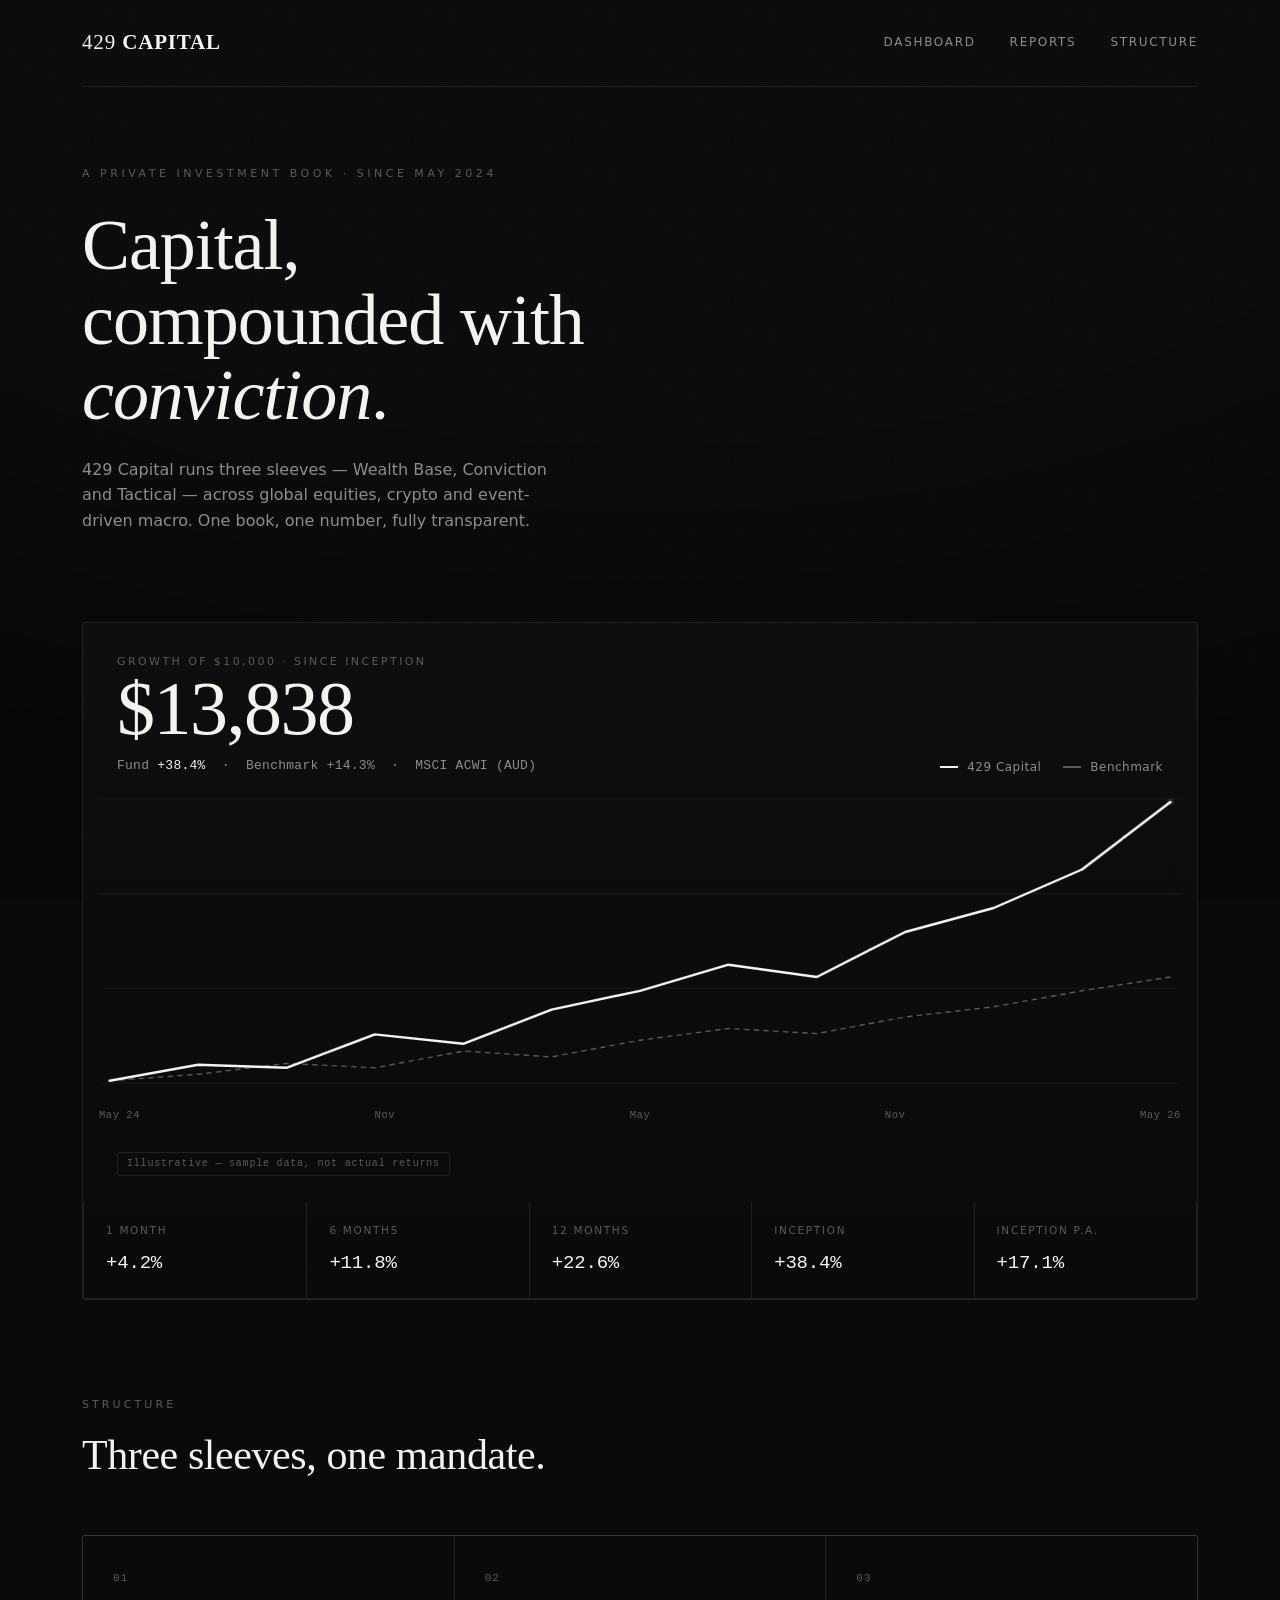
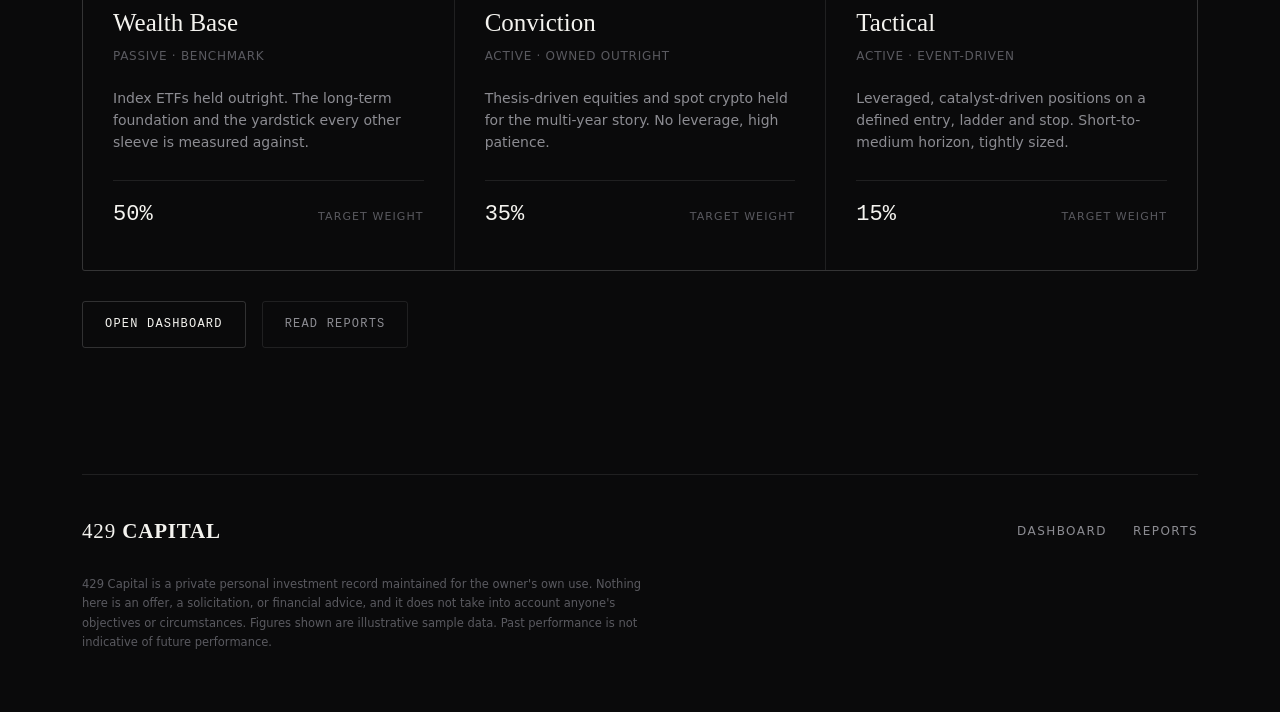
==== site/index.html @ 948c008e "Phase 2: build.py + internal dashboard Add stdlib-only build.py (CSV -> site/data/data.json) computi" ====
<!DOCTYPE html>
<html lang="en">
<head>
<meta charset="UTF-8">
<meta name="viewport" content="width=device-width, initial-scale=1">
<title>429 Capital</title>
<style>
  :root{
    --bg:#0a0a0b;
    --bg-2:#0e0e10;
    --surface:#141416;
    --text:#f4f3ef;
    --text-muted:#8c8c92;
    --text-dim:#5a5a60;
    --border:rgba(255,255,255,0.09);
    --border-strong:rgba(255,255,255,0.16);
    --accent:#f4f3ef;       /* monochrome for now — swap to a colour later */
    --positive:#e8e7e3;
    --negative:#8c8c92;
    /* system fonts only — no external requests */
    --serif:'Iowan Old Style','Palatino Linotype',Palatino,Georgia,'Times New Roman',serif;
    --sans:system-ui,-apple-system,'Segoe UI',Roboto,Helvetica,Arial,sans-serif;
    --mono:ui-monospace,'SF Mono',SFMono-Regular,Menlo,Consolas,monospace;
  }
  *{margin:0;padding:0;box-sizing:border-box}
  html{scroll-behavior:smooth}
  body{
    background:var(--bg);color:var(--text);font-family:var(--sans);
    line-height:1.6;-webkit-font-smoothing:antialiased;
    overflow-x:hidden;position:relative;
  }
  /* faint grain + vignette for atmosphere */
  body::before{
    content:"";position:fixed;inset:0;pointer-events:none;z-index:1;
    background:radial-gradient(120% 90% at 50% 0%,transparent 55%,rgba(0,0,0,0.55) 100%);
  }
  body::after{
    content:"";position:fixed;inset:0;pointer-events:none;z-index:1;opacity:0.035;
    background-image:url("data:image/svg+xml,%3Csvg xmlns='http://www.w3.org/2000/svg' width='160' height='160'%3E%3Cfilter id='n'%3E%3CfeTurbulence type='fractalNoise' baseFrequency='0.85' numOctaves='3'/%3E%3C/filter%3E%3Crect width='100%25' height='100%25' filter='url(%23n)'/%3E%3C/svg%3E");
  }
  .wrap{max-width:1180px;margin:0 auto;padding:0 32px;position:relative;z-index:2}

  /* ---- Nav ---- */
  nav{display:flex;align-items:center;justify-content:space-between;
    padding:26px 0;border-bottom:1px solid var(--border)}
  .word{font-family:var(--serif);font-weight:400;font-size:21px;letter-spacing:0.04em}
  .word b{font-weight:600}
  .navlinks{display:flex;gap:34px;align-items:center}
  .navlinks a{color:var(--text-muted);text-decoration:none;font-size:12px;
    letter-spacing:0.14em;text-transform:uppercase;transition:color .25s}
  .navlinks a:hover{color:var(--text)}
  @media(max-width:680px){.navlinks{gap:18px}}

  /* ---- Hero ---- */
  .hero{padding:78px 0 30px}
  .kicker{font-size:11px;letter-spacing:0.32em;text-transform:uppercase;
    color:var(--text-dim);margin-bottom:26px;opacity:0;animation:rise .9s .1s forwards}
  .hero h1{font-family:var(--serif);font-weight:300;font-size:clamp(38px,6vw,72px);
    line-height:1.04;letter-spacing:-0.015em;max-width:14ch;
    opacity:0;animation:rise 1s .22s forwards}
  .hero h1 em{font-style:italic;font-weight:400}
  .hero .sub{margin-top:24px;color:var(--text-muted);max-width:46ch;font-size:16px;
    opacity:0;animation:rise 1s .34s forwards}

  /* ---- Performance hero card ---- */
  .perf{margin-top:58px;border:1px solid var(--border);border-radius:3px;
    background:linear-gradient(180deg,var(--bg-2),var(--bg));
    opacity:0;animation:rise 1s .48s forwards}
  .perf-head{display:flex;justify-content:space-between;align-items:flex-end;
    flex-wrap:wrap;gap:20px;padding:30px 34px 8px}
  .perf-label{font-size:11px;letter-spacing:0.22em;text-transform:uppercase;color:var(--text-dim)}
  .perf-value{font-family:var(--serif);font-weight:300;font-size:clamp(44px,7vw,76px);
    line-height:1;letter-spacing:-0.02em;font-variant-numeric:tabular-nums}
  .perf-delta{font-family:var(--mono);font-size:13px;color:var(--text-muted);margin-top:10px;letter-spacing:0.02em}
  .perf-delta b{color:var(--text);font-weight:500}
  .legend{display:flex;gap:22px;align-items:center}
  .leg{display:flex;align-items:center;gap:9px;font-size:12px;color:var(--text-muted);letter-spacing:0.04em}
  .leg span{width:18px;height:2px;display:inline-block}
  .leg.fund span{background:var(--text)}
  .leg.bench span{background:var(--text-dim);
    background-image:repeating-linear-gradient(90deg,var(--text-dim) 0 5px,transparent 5px 9px)}
  .chart{padding:6px 18px 14px}
  svg.line{width:100%;height:300px;display:block;overflow:visible}
  .axis-x{display:flex;justify-content:space-between;padding:2px 16px 24px;
    font-family:var(--mono);font-size:10.5px;color:var(--text-dim);letter-spacing:0.05em}
  .tag{display:inline-block;margin:0 34px 26px;font-family:var(--mono);font-size:10px;
    color:var(--text-dim);border:1px solid var(--border);border-radius:2px;padding:3px 9px;letter-spacing:0.08em}

  /* ---- Stat strip ---- */
  .strip{display:grid;grid-template-columns:repeat(5,1fr);border:1px solid var(--border);
    border-top:none;border-radius:0 0 3px 3px;overflow:hidden}
  .strip .cell{padding:20px 22px;border-left:1px solid var(--border)}
  .strip .cell:first-child{border-left:none}
  .strip .l{font-size:10.5px;letter-spacing:0.16em;text-transform:uppercase;color:var(--text-dim);margin-bottom:9px}
  .strip .v{font-family:var(--mono);font-size:19px;letter-spacing:-0.01em}
  @media(max-width:680px){.strip{grid-template-columns:repeat(2,1fr)}
    .strip .cell:nth-child(odd){border-left:none}
    .strip .cell:nth-child(n+3){border-top:1px solid var(--border)}}

  /* ---- Sleeves ---- */
  .sleeves{padding:96px 0 30px}
  .sec-label{font-size:11px;letter-spacing:0.28em;text-transform:uppercase;color:var(--text-dim);
    margin-bottom:8px}
  .sec-title{font-family:var(--serif);font-weight:300;font-size:clamp(28px,4vw,42px);
    letter-spacing:-0.01em;margin-bottom:46px}
  .sgrid{display:grid;grid-template-columns:repeat(3,1fr);gap:1px;background:var(--border);
    border:1px solid var(--border);border-radius:3px;overflow:hidden}
  .sleeve{background:var(--bg);padding:34px 30px 38px;transition:background .3s}
  .sleeve:hover{background:var(--bg-2)}
  .sleeve .idx{font-family:var(--mono);font-size:11px;color:var(--text-dim);letter-spacing:0.1em}
  .sleeve h3{font-family:var(--serif);font-weight:400;font-size:25px;margin:16px 0 4px}
  .sleeve .role{font-size:12px;letter-spacing:0.06em;color:var(--text-dim);text-transform:uppercase;margin-bottom:20px}
  .sleeve p{font-size:14px;color:var(--text-muted);margin-bottom:26px;min-height:66px}
  .sleeve .wt{display:flex;align-items:baseline;justify-content:space-between;
    border-top:1px solid var(--border);padding-top:16px}
  .sleeve .wt .n{font-family:var(--mono);font-size:22px}
  .sleeve .wt .x{font-size:11px;color:var(--text-dim);letter-spacing:0.1em;text-transform:uppercase}
  @media(max-width:760px){.sgrid{grid-template-columns:1fr}}

  /* ---- CTA ---- */
  .cta{margin-top:30px;display:flex;gap:16px;flex-wrap:wrap}
  .btn{font-family:var(--mono);font-size:12px;letter-spacing:0.1em;text-transform:uppercase;
    text-decoration:none;padding:13px 22px;border:1px solid var(--border-strong);
    border-radius:3px;color:var(--text);transition:.2s}
  .btn:hover{background:var(--text);color:var(--bg)}
  .btn.ghost{border-color:var(--border);color:var(--text-muted)}
  .btn.ghost:hover{color:var(--text);background:transparent;border-color:var(--border-strong)}

  /* ---- Footer ---- */
  footer{margin-top:96px;border-top:1px solid var(--border);padding:40px 0 60px}
  .foot-top{display:flex;justify-content:space-between;align-items:center;flex-wrap:wrap;gap:18px;margin-bottom:26px}
  .foot-links{display:flex;gap:26px}
  .foot-links a{color:var(--text-muted);text-decoration:none;font-size:12px;letter-spacing:0.12em;text-transform:uppercase;transition:color .25s}
  .foot-links a:hover{color:var(--text)}
  .disc{font-size:11.5px;color:var(--text-dim);line-height:1.7;max-width:80ch}

  @keyframes rise{from{opacity:0;transform:translateY(16px)}to{opacity:1;transform:none}}
</style>
</head>
<body>
<div class="wrap">

  <nav>
    <div class="word">429&nbsp;<b>CAPITAL</b></div>
    <div class="navlinks">
      <a href="dashboard.html">Dashboard</a>
      <a href="reports/index.html">Reports</a>
      <a href="#sleeves">Structure</a>
    </div>
  </nav>

  <header class="hero">
    <div class="kicker">A private investment book · Since May 2024</div>
    <h1>Capital, compounded with <em>conviction</em>.</h1>
    <p class="sub">429 Capital runs three sleeves — Wealth Base, Conviction and Tactical — across global equities, crypto and event-driven macro. One book, one number, fully transparent.</p>
  </header>

  <section class="perf">
    <div class="perf-head">
      <div>
        <div class="perf-label">Growth of $10,000 · since inception</div>
        <div class="perf-value" id="heroval">$10,000</div>
        <div class="perf-delta">Fund <b id="herodelta">+0.0%</b> &nbsp;·&nbsp; Benchmark <span id="benchdelta">+0.0%</span> &nbsp;·&nbsp; MSCI ACWI (AUD)</div>
      </div>
      <div class="legend">
        <div class="leg fund"><span></span>429 Capital</div>
        <div class="leg bench"><span></span>Benchmark</div>
      </div>
    </div>
    <div class="chart">
      <svg class="line" viewBox="0 0 1000 300" preserveAspectRatio="none" id="svg"></svg>
    </div>
    <div class="axis-x" id="axis"></div>
    <span class="tag">Illustrative — sample data, not actual returns</span>

    <div class="strip">
      <div class="cell"><div class="l">1 Month</div><div class="v">+4.2%</div></div>
      <div class="cell"><div class="l">6 Months</div><div class="v">+11.8%</div></div>
      <div class="cell"><div class="l">12 Months</div><div class="v">+22.6%</div></div>
      <div class="cell"><div class="l">Inception</div><div class="v">+38.4%</div></div>
      <div class="cell"><div class="l">Inception p.a.</div><div class="v">+17.1%</div></div>
    </div>
  </section>

  <section class="sleeves" id="sleeves">
    <div class="sec-label">Structure</div>
    <h2 class="sec-title">Three sleeves, one mandate.</h2>
    <div class="sgrid">
      <div class="sleeve">
        <div class="idx">01</div>
        <h3>Wealth Base</h3>
        <div class="role">Passive · Benchmark</div>
        <p>Index ETFs held outright. The long-term foundation and the yardstick every other sleeve is measured against.</p>
        <div class="wt"><span class="n">50%</span><span class="x">Target weight</span></div>
      </div>
      <div class="sleeve">
        <div class="idx">02</div>
        <h3>Conviction</h3>
        <div class="role">Active · Owned outright</div>
        <p>Thesis-driven equities and spot crypto held for the multi-year story. No leverage, high patience.</p>
        <div class="wt"><span class="n">35%</span><span class="x">Target weight</span></div>
      </div>
      <div class="sleeve">
        <div class="idx">03</div>
        <h3>Tactical</h3>
        <div class="role">Active · Event-driven</div>
        <p>Leveraged, catalyst-driven positions on a defined entry, ladder and stop. Short-to-medium horizon, tightly sized.</p>
        <div class="wt"><span class="n">15%</span><span class="x">Target weight</span></div>
      </div>
    </div>
    <div class="cta">
      <a class="btn" href="dashboard.html">Open dashboard</a>
      <a class="btn ghost" href="reports/index.html">Read reports</a>
    </div>
  </section>

  <footer>
    <div class="foot-top">
      <div class="word">429&nbsp;<b>CAPITAL</b></div>
      <div class="foot-links">
        <a href="dashboard.html">Dashboard</a><a href="reports/index.html">Reports</a>
      </div>
    </div>
    <p class="disc">429 Capital is a private personal investment record maintained for the owner's own use. Nothing here is an offer, a solicitation, or financial advice, and it does not take into account anyone's objectives or circumstances. Figures shown are illustrative sample data. Past performance is not indicative of future performance.</p>
  </footer>

</div>

<script>
  // ---- illustrative monthly growth-of-$10,000 series (sample data) ----
  const months = ['May 24','Jul','Sep','Nov','Jan 25','Mar','May','Jul','Sep','Nov','Jan 26','Mar','May 26'];
  const fund  = [10000,10220,10180,10640,10510,10980,11240,11600,11430,12050,12380,12910,13840];
  const bench = [10000,10090,10240,10180,10410,10330,10560,10720,10650,10880,11020,11240,11430];

  const W=1000,H=300,pad=8;
  const all=[...fund,...bench];
  const min=Math.min(...all)*0.997, max=Math.max(...all)*1.003;
  const x=i=>pad+(i/(fund.length-1))*(W-pad*2);
  const y=v=>pad+(1-(v-min)/(max-min))*(H-pad*2);
  const path=a=>a.map((v,i)=>(i?'L':'M')+x(i).toFixed(1)+' '+y(v).toFixed(1)).join(' ');

  const svg=document.getElementById('svg');
  // baseline gridlines
  let grid='';
  for(let g=0;g<=3;g++){const gy=pad+(g/3)*(H-pad*2);
    grid+=`<line x1="0" y1="${gy}" x2="${W}" y2="${gy}" stroke="rgba(255,255,255,0.05)" stroke-width="1"/>`;}
  // area fill under fund
  const area=path(fund)+` L ${x(fund.length-1)} ${H} L ${x(0)} ${H} Z`;
  svg.innerHTML=grid+`
    <defs><linearGradient id="fade" x1="0" y1="0" x2="0" y2="1">
      <stop offset="0%" stop-color="rgba(244,243,239,0.10)"/>
      <stop offset="100%" stop-color="rgba(244,243,239,0)"/>
    </linearGradient></defs>
    <path d="${area}" fill="url(#fade)" opacity="0"/>
    <path d="${path(bench)}" fill="none" stroke="var(--text-dim)" stroke-width="1.4"
      stroke-dasharray="5 4" class="draw" id="pb"/>
    <path d="${path(fund)}" fill="none" stroke="var(--text)" stroke-width="2.4"
      stroke-linecap="round" stroke-linejoin="round" class="draw" id="pf"/>
    <circle r="3.5" fill="var(--text)" id="dot" opacity="0"/>`;

  // axis labels (sparse)
  document.getElementById('axis').innerHTML=
    [0,3,6,9,12].map(i=>`<span>${months[i]}</span>`).join('');

  // draw-on animation
  [['pf',1600],['pb',1600]].forEach(([id,dur])=>{
    const p=document.getElementById(id);const len=p.getTotalLength();
    p.style.strokeDasharray=id==='pb'?'5 4':len;p.style.strokeDashoffset=len;
    p.animate([{strokeDashoffset:len},{strokeDashoffset:0}],
      {duration:dur,delay:600,easing:'cubic-bezier(.4,0,.1,1)',fill:'forwards'});
  });
  // endpoint dot + area fade
  setTimeout(()=>{const d=document.getElementById('dot');
    d.setAttribute('cx',x(fund.length-1));d.setAttribute('cy',y(fund[fund.length-1]));
    d.animate([{opacity:0},{opacity:1}],{duration:500,fill:'forwards'});
    svg.querySelector('path[fill^="url"]').animate([{opacity:0},{opacity:1}],{duration:900,fill:'forwards'});
  },1900);

  // hero number count-up
  const endVal=fund[fund.length-1];
  const fEl=document.getElementById('heroval'),dEl=document.getElementById('herodelta');
  document.getElementById('benchdelta').textContent='+'+(((bench.at(-1)-10000)/100).toFixed(1))+'%';
  let t0=null,DUR=1700;
  function step(ts){if(!t0)t0=ts;const k=Math.min((ts-t0)/DUR,1);
    const e=1-Math.pow(1-k,3);const val=10000+(endVal-10000)*e;
    fEl.textContent='$'+Math.round(val).toLocaleString();
    dEl.textContent='+'+(((val-10000)/100).toFixed(1))+'%';
    if(k<1)requestAnimationFrame(step);}
  setTimeout(()=>requestAnimationFrame(step),600);
</script>
</body>
</html>
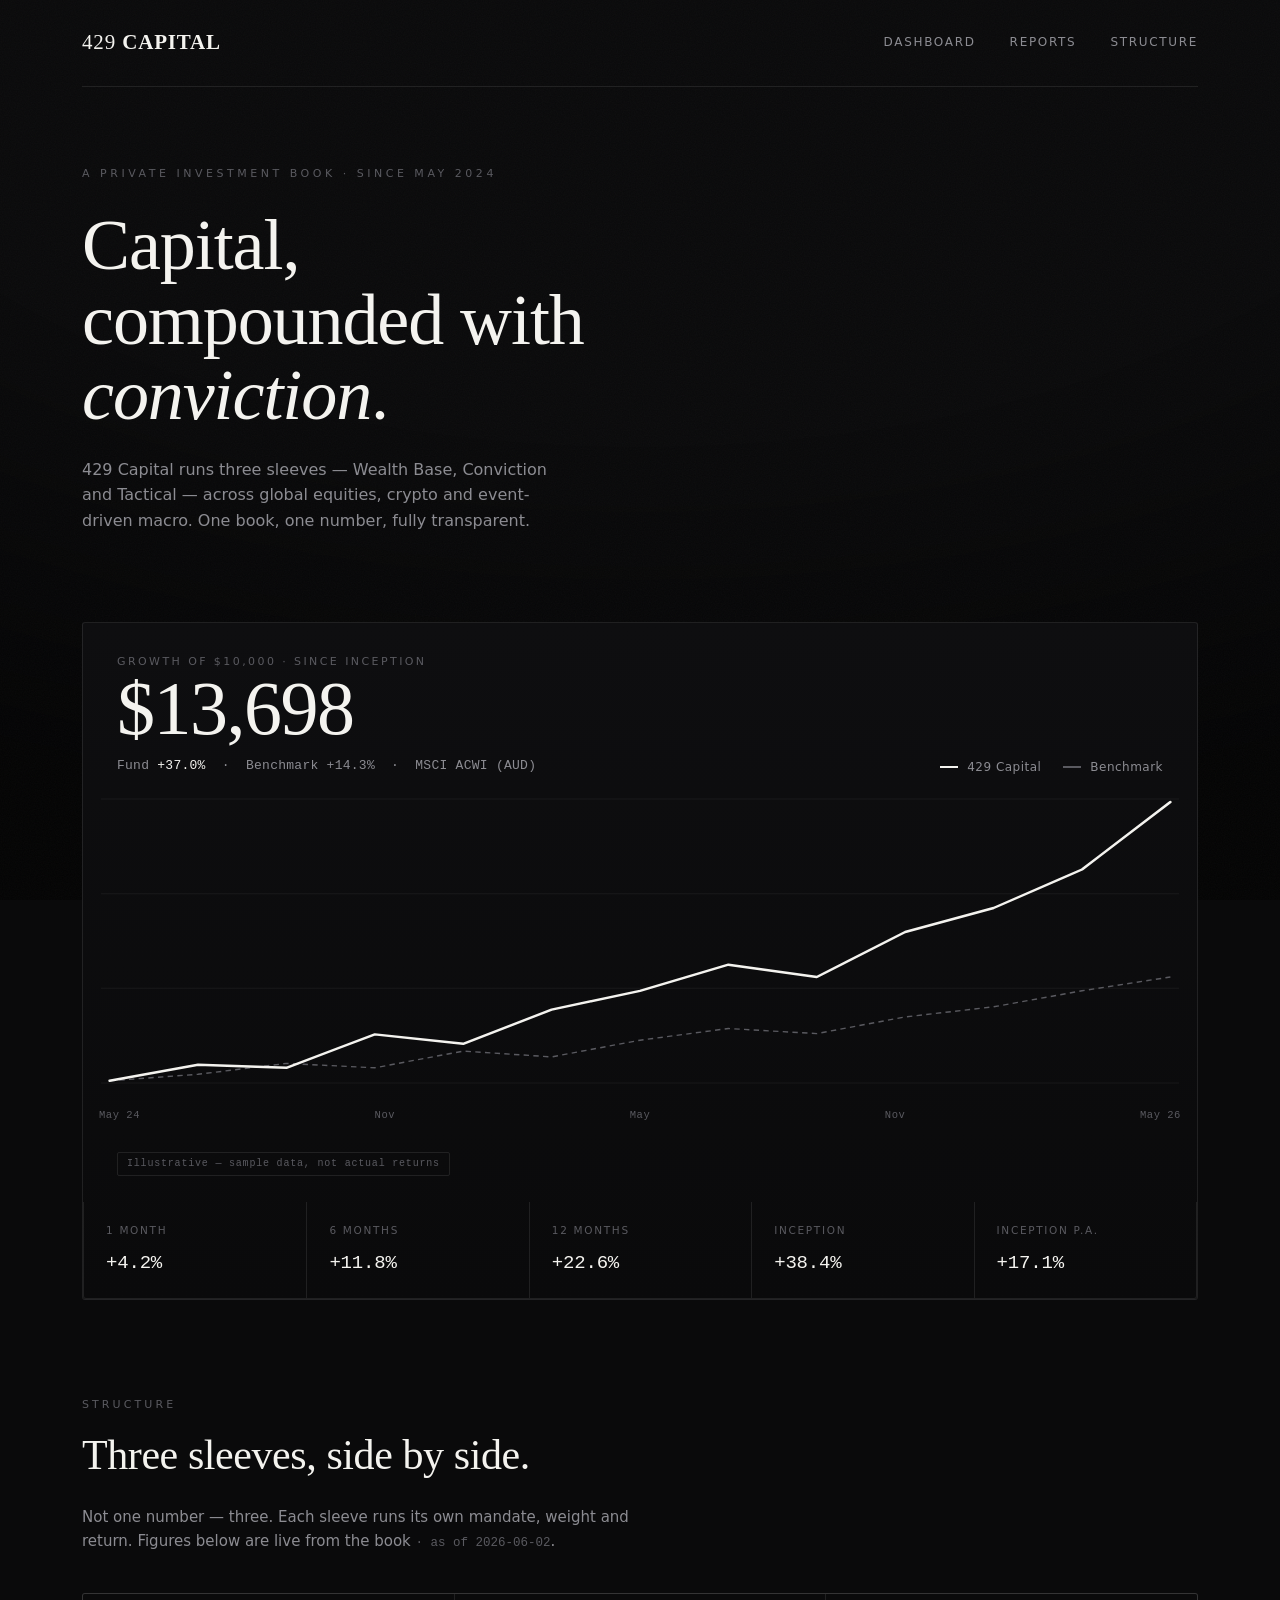
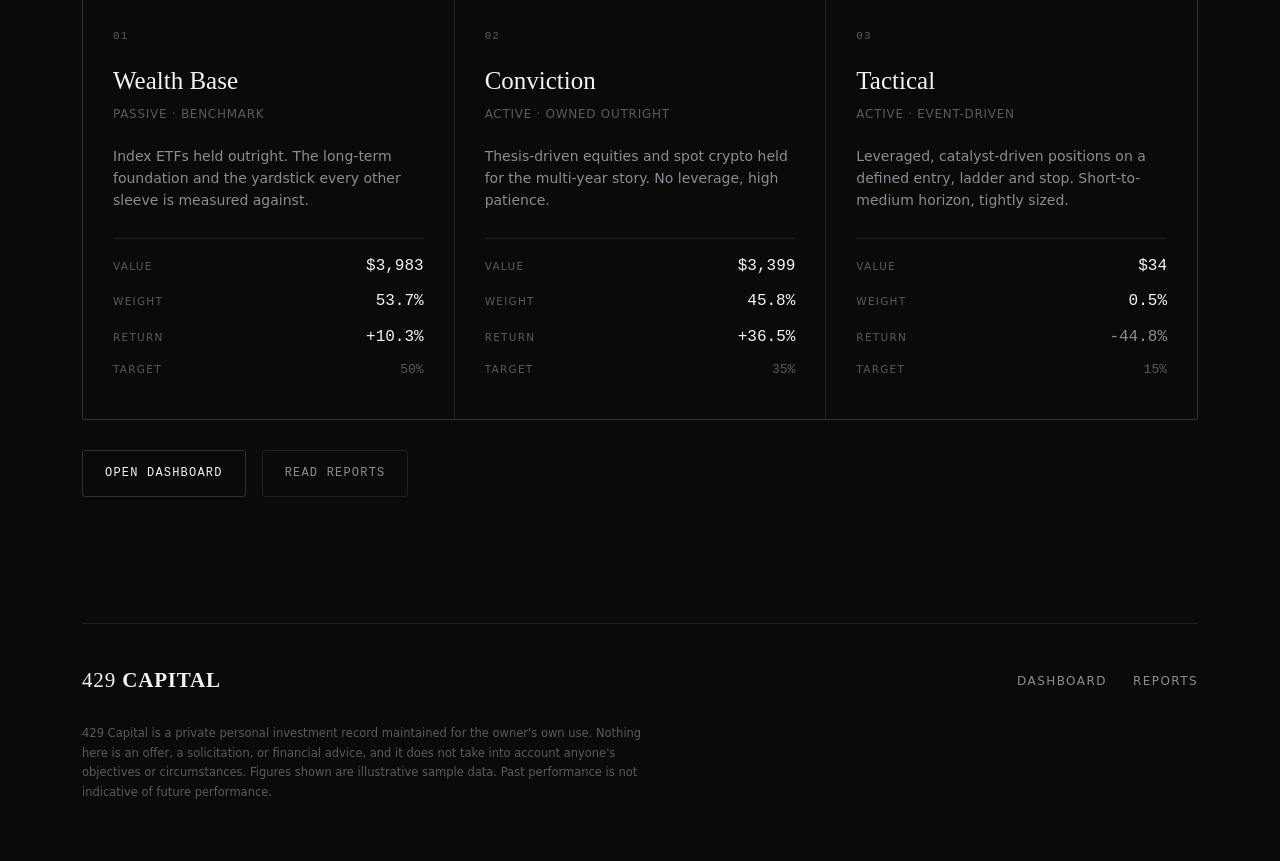
==== commit 72566b19: "changes" ====
--- a/site/index.html
+++ b/site/index.html
@@ -115,6 +115,16 @@
     border-top:1px solid var(--border);padding-top:16px}
   .sleeve .wt .n{font-family:var(--mono);font-size:22px}
   .sleeve .wt .x{font-size:11px;color:var(--text-dim);letter-spacing:0.1em;text-transform:uppercase}
+  .sleeves-sub{color:var(--text-muted);font-size:15px;max-width:62ch;margin:-30px 0 40px}
+  #sleeves-asof{font-family:var(--mono);font-size:12.5px;color:var(--text-dim)}
+  .sstats{border-top:1px solid var(--border);padding-top:15px;display:flex;
+    flex-direction:column;gap:10px}
+  .srow{display:flex;align-items:baseline;justify-content:space-between;gap:12px}
+  .srow .sk{font-size:10.5px;letter-spacing:0.12em;text-transform:uppercase;color:var(--text-dim)}
+  .srow .sv{font-family:var(--mono);font-size:16px;font-variant-numeric:tabular-nums}
+  .srow.muted .sv{color:var(--text-dim);font-size:13px}
+  .srow .sv.pos{color:var(--text);font-weight:500}
+  .srow .sv.neg{color:var(--text-muted)}
   @media(max-width:760px){.sgrid{grid-template-columns:1fr}}
 
   /* ---- CTA ---- */
@@ -184,28 +194,44 @@
 
   <section class="sleeves" id="sleeves">
     <div class="sec-label">Structure</div>
-    <h2 class="sec-title">Three sleeves, one mandate.</h2>
+    <h2 class="sec-title">Three sleeves, side by side.</h2>
+    <p class="sleeves-sub">Not one number — three. Each sleeve runs its own mandate, weight and return. Figures below are live from the book <span id="sleeves-asof"></span>.</p>
     <div class="sgrid">
-      <div class="sleeve">
+      <div class="sleeve" data-book="passive">
         <div class="idx">01</div>
         <h3>Wealth Base</h3>
         <div class="role">Passive · Benchmark</div>
         <p>Index ETFs held outright. The long-term foundation and the yardstick every other sleeve is measured against.</p>
-        <div class="wt"><span class="n">50%</span><span class="x">Target weight</span></div>
-      </div>
-      <div class="sleeve">
+        <div class="sstats">
+          <div class="srow"><span class="sk">Value</span><span class="sv" data-fill="value">—</span></div>
+          <div class="srow"><span class="sk">Weight</span><span class="sv" data-fill="weight">—</span></div>
+          <div class="srow"><span class="sk">Return</span><span class="sv" data-fill="return">—</span></div>
+          <div class="srow muted"><span class="sk">Target</span><span class="sv" data-fill="target">50%</span></div>
+        </div>
+      </div>
+      <div class="sleeve" data-book="conviction">
         <div class="idx">02</div>
         <h3>Conviction</h3>
         <div class="role">Active · Owned outright</div>
         <p>Thesis-driven equities and spot crypto held for the multi-year story. No leverage, high patience.</p>
-        <div class="wt"><span class="n">35%</span><span class="x">Target weight</span></div>
-      </div>
-      <div class="sleeve">
+        <div class="sstats">
+          <div class="srow"><span class="sk">Value</span><span class="sv" data-fill="value">—</span></div>
+          <div class="srow"><span class="sk">Weight</span><span class="sv" data-fill="weight">—</span></div>
+          <div class="srow"><span class="sk">Return</span><span class="sv" data-fill="return">—</span></div>
+          <div class="srow muted"><span class="sk">Target</span><span class="sv" data-fill="target">35%</span></div>
+        </div>
+      </div>
+      <div class="sleeve" data-book="tactical">
         <div class="idx">03</div>
         <h3>Tactical</h3>
         <div class="role">Active · Event-driven</div>
         <p>Leveraged, catalyst-driven positions on a defined entry, ladder and stop. Short-to-medium horizon, tightly sized.</p>
-        <div class="wt"><span class="n">15%</span><span class="x">Target weight</span></div>
+        <div class="sstats">
+          <div class="srow"><span class="sk">Value</span><span class="sv" data-fill="value">—</span></div>
+          <div class="srow"><span class="sk">Weight</span><span class="sv" data-fill="weight">—</span></div>
+          <div class="srow"><span class="sk">Return</span><span class="sv" data-fill="return">—</span></div>
+          <div class="srow muted"><span class="sk">Target</span><span class="sv" data-fill="target">15%</span></div>
+        </div>
       </div>
     </div>
     <div class="cta">
@@ -288,5 +314,32 @@
     if(k<1)requestAnimationFrame(step);}
   setTimeout(()=>requestAnimationFrame(step),600);
 </script>
+
+<script>
+  // ---- live sleeve figures from the book (data/data.json) ----
+  (async function () {
+    try {
+      const d = await (await fetch('data/data.json', { cache: 'no-store' })).json();
+      const fmtA = (n) => n == null ? '—' : '$' + Math.round(n).toLocaleString();
+      const fmtP = (n) => n == null ? '—' : (n > 0 ? '+' : '') + n.toFixed(1) + '%';
+      const asof = document.getElementById('sleeves-asof');
+      if (asof && d.meta && d.meta.as_of_date) asof.textContent = '· as of ' + d.meta.as_of_date;
+      document.querySelectorAll('.sleeve[data-book]').forEach((card) => {
+        const s = d.sleeves && d.sleeves[card.dataset.book];
+        if (!s) return;
+        const set = (k, v, cls) => {
+          const el = card.querySelector(`[data-fill="${k}"]`);
+          if (!el) return;
+          el.textContent = v;
+          if (cls) el.classList.add(cls);
+        };
+        set('value', fmtA(s.value_aud));
+        set('weight', s.weight == null ? '—' : s.weight.toFixed(1) + '%');
+        set('return', fmtP(s.return_pct), s.return_pct == null ? '' : (s.return_pct >= 0 ? 'pos' : 'neg'));
+        if (s.target_weight != null) set('target', Math.round(s.target_weight * 100) + '%');
+      });
+    } catch (e) { /* leave dashes if data.json isn't built yet */ }
+  })();
+</script>
 </body>
 </html>
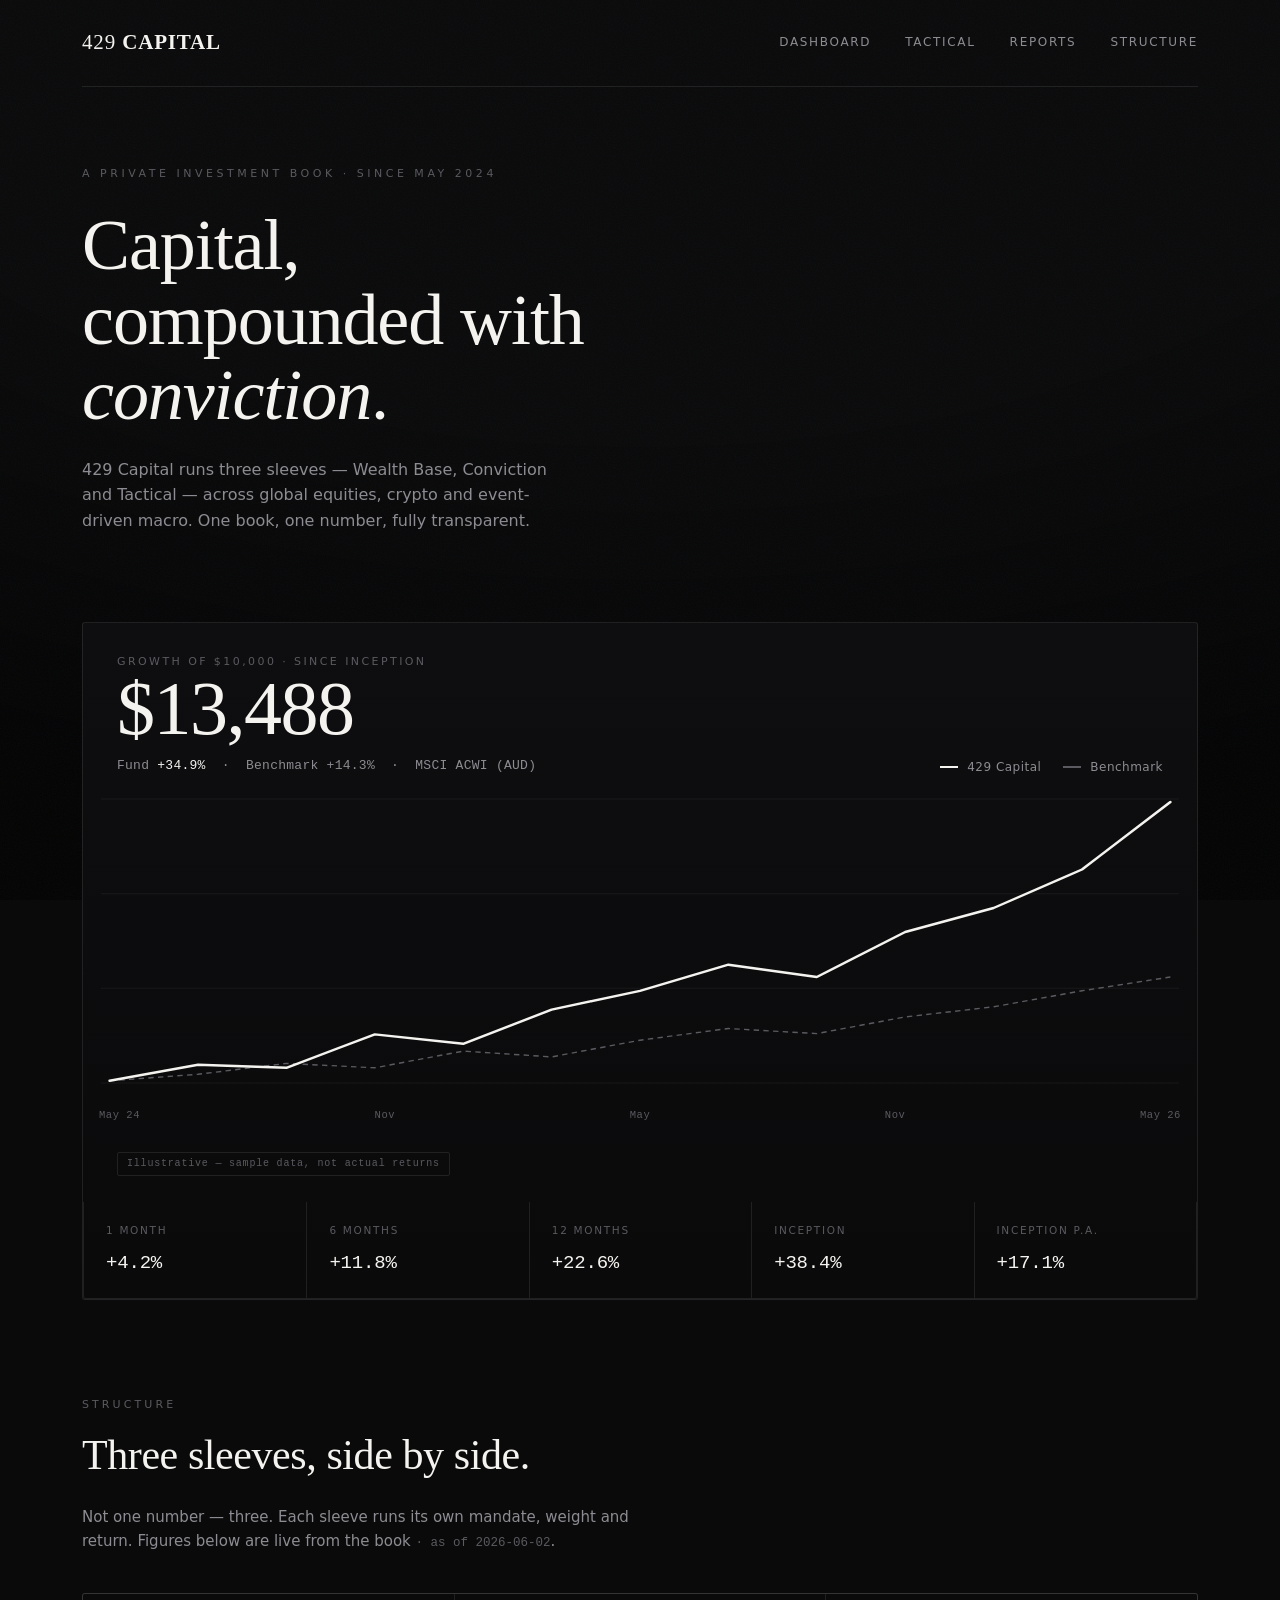
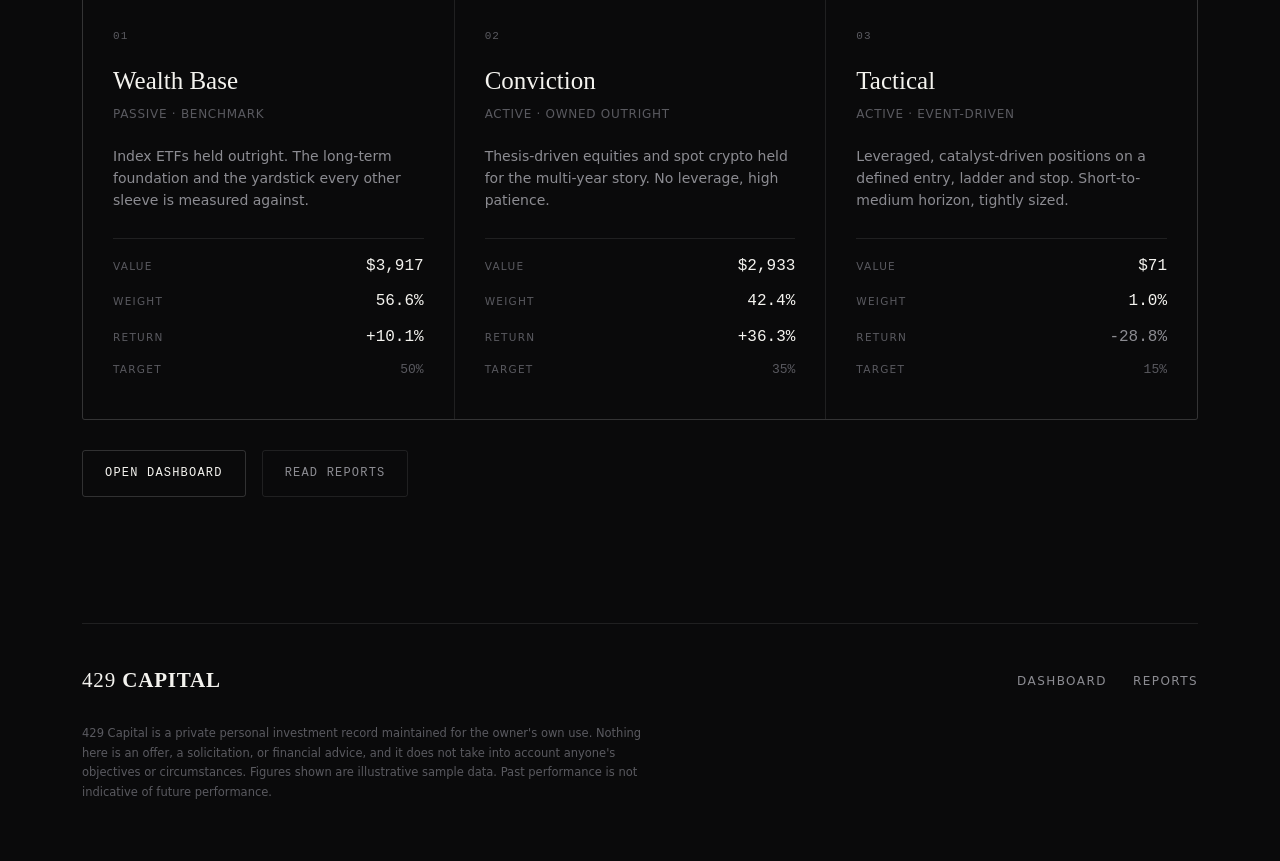
==== commit a004fde0: "Add live Tactical page (Hyperliquid) New site/tactical.html + assets/tactical.js: a dedicated page f" ====
--- a/site/index.html
+++ b/site/index.html
@@ -154,6 +154,7 @@
     <div class="word">429&nbsp;<b>CAPITAL</b></div>
     <div class="navlinks">
       <a href="dashboard.html">Dashboard</a>
+      <a href="tactical.html">Tactical</a>
       <a href="reports/index.html">Reports</a>
       <a href="#sleeves">Structure</a>
     </div>
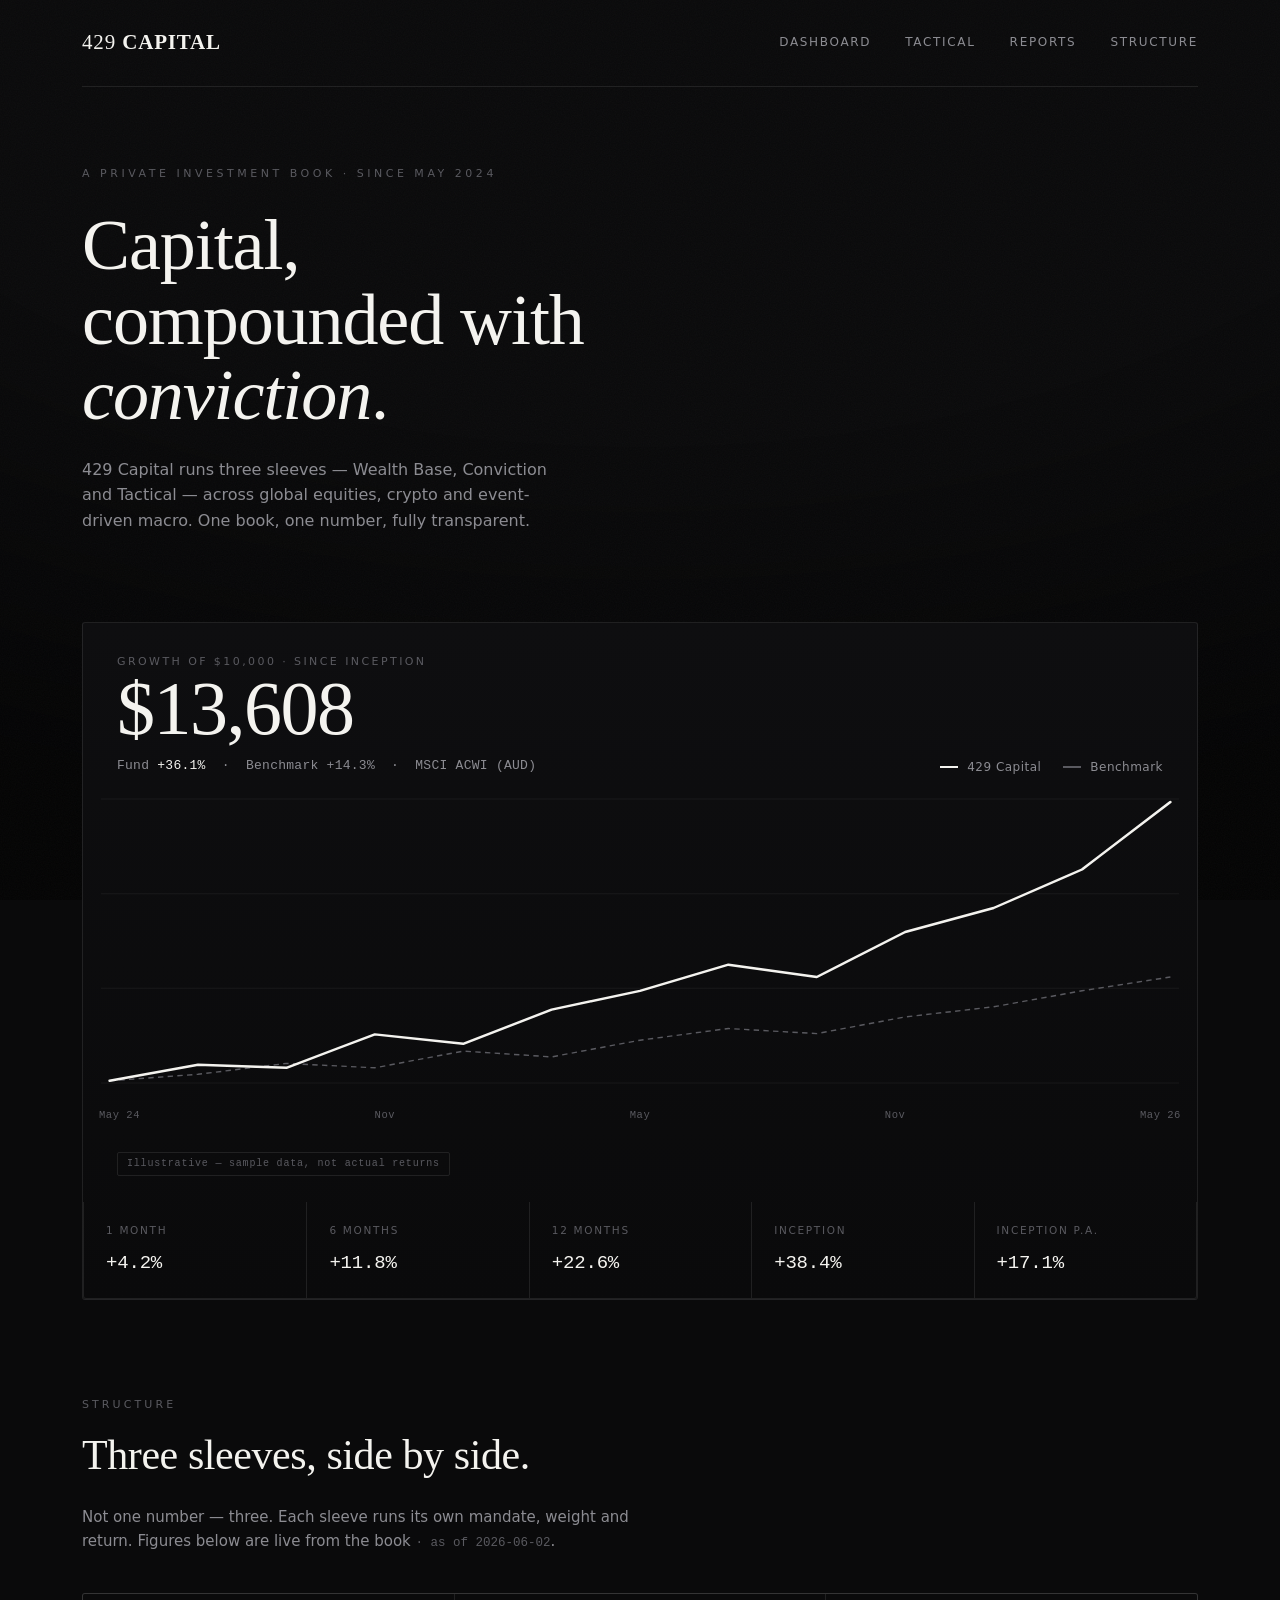
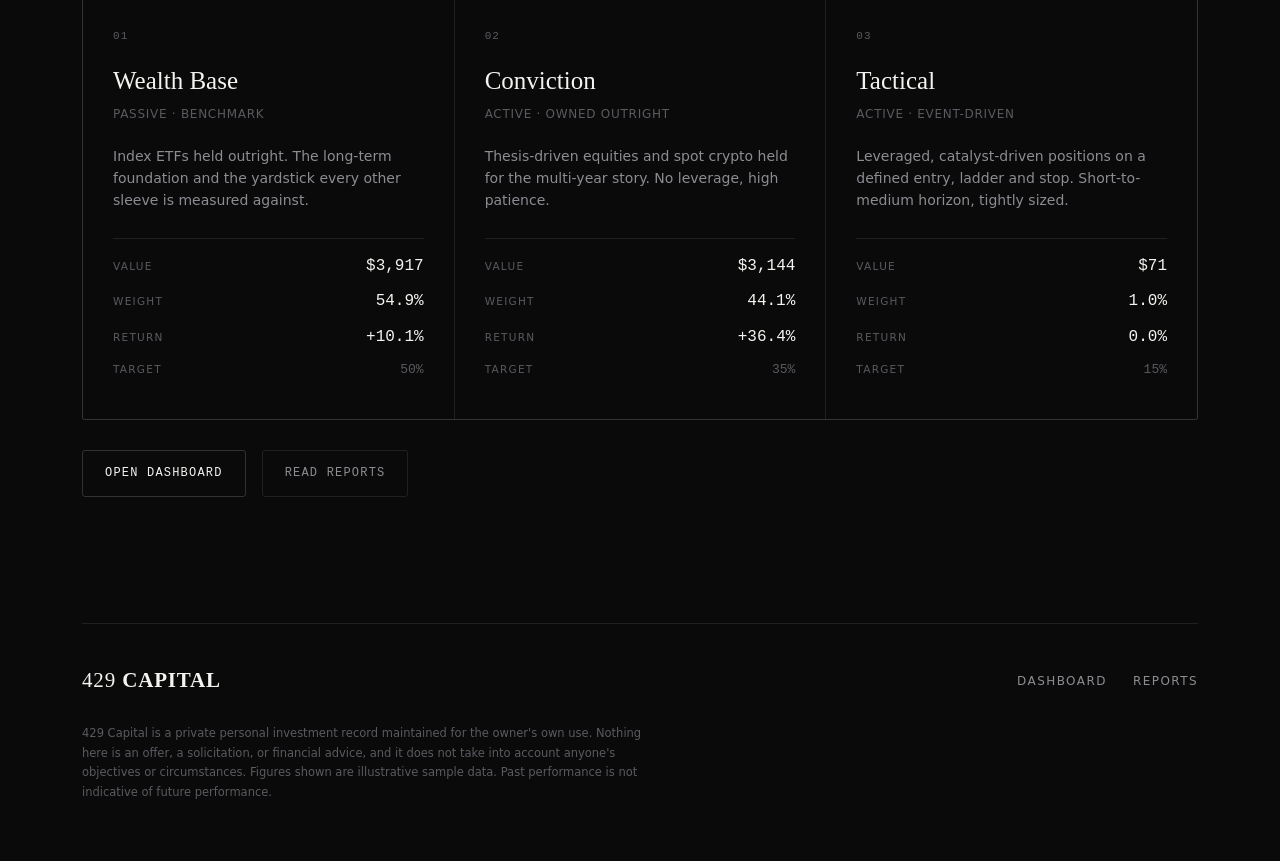
==== commit 8b90fa52: "Improve mobile responsiveness" ====
--- a/site/index.html
+++ b/site/index.html
@@ -144,6 +144,44 @@
   .foot-links a:hover{color:var(--text)}
   .disc{font-size:11.5px;color:var(--text-dim);line-height:1.7;max-width:80ch}
 
+
+
+  /* ---- Mobile hardening ---- */
+  img,svg,canvas{max-width:100%}
+  @media(max-width:760px){
+    body{font-size:15px}
+    .wrap{padding:0 16px}
+    nav{align-items:flex-start;gap:14px;flex-wrap:wrap;padding:18px 0}
+    .word{font-size:18px;line-height:1.2}
+    .navlinks{width:100%;gap:8px;overflow-x:auto;padding-bottom:2px;scrollbar-width:none;-webkit-overflow-scrolling:touch}
+    .navlinks::-webkit-scrollbar{display:none}
+    .navlinks a{flex:0 0 auto;font-size:10.5px;letter-spacing:0.08em;white-space:nowrap}
+    .hero{padding:48px 0 20px}
+    .kicker,.sec-label{letter-spacing:0.18em}
+    .perf{margin-top:38px}
+    .perf-head{padding:24px 18px 8px;align-items:flex-start}
+    .perf-delta{font-size:12px;line-height:1.7}
+    .legend{width:100%;gap:14px;flex-wrap:wrap}
+    .chart{padding:4px 8px 10px;overflow:hidden}
+    svg.line{height:220px}
+    .axis-x{padding:2px 8px 18px;font-size:9.5px}
+    .tag{margin:0 18px 22px}
+    .strip{grid-template-columns:1fr}
+    .strip .cell,.strip .cell:first-child{border-left:none;border-top:1px solid var(--border)}
+    .strip .cell:first-child{border-top:none}
+    .sleeves{padding:64px 0 24px}
+    .sec-title{margin-bottom:30px}
+    .sleeves-sub{margin:-16px 0 28px}
+    .sleeve{padding:26px 20px 30px}
+    .sleeve p{min-height:0}
+    .cta{gap:10px}
+    .btn{width:100%;text-align:center;padding:12px 14px}
+    footer{margin-top:68px;padding:32px 0 46px}
+    .foot-links{width:100%;gap:14px;overflow-x:auto}
+    .foot-links a{white-space:nowrap;font-size:10.5px}
+  }
+  @media(max-width:430px){.wrap{padding:0 14px}.hero h1{font-size:clamp(36px,13vw,54px)}}
+
   @keyframes rise{from{opacity:0;transform:translateY(16px)}to{opacity:1;transform:none}}
 </style>
 </head>
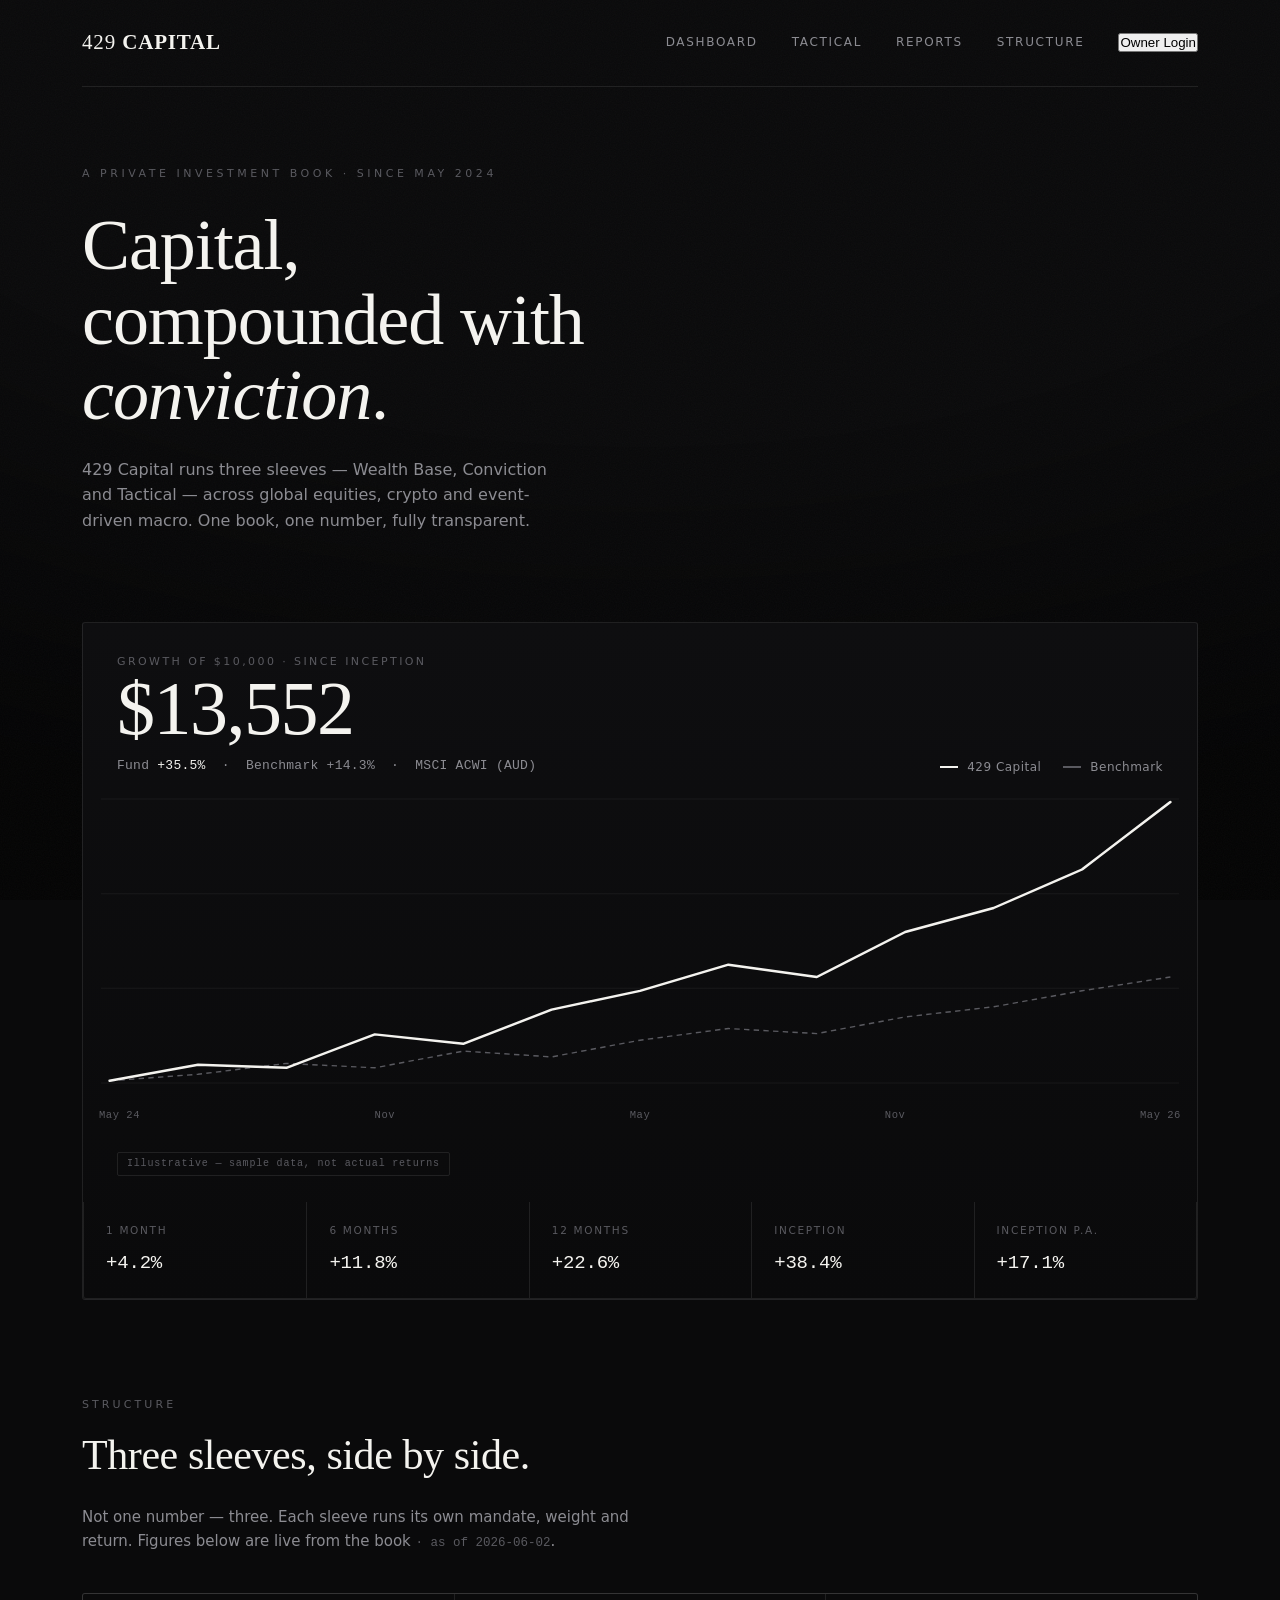
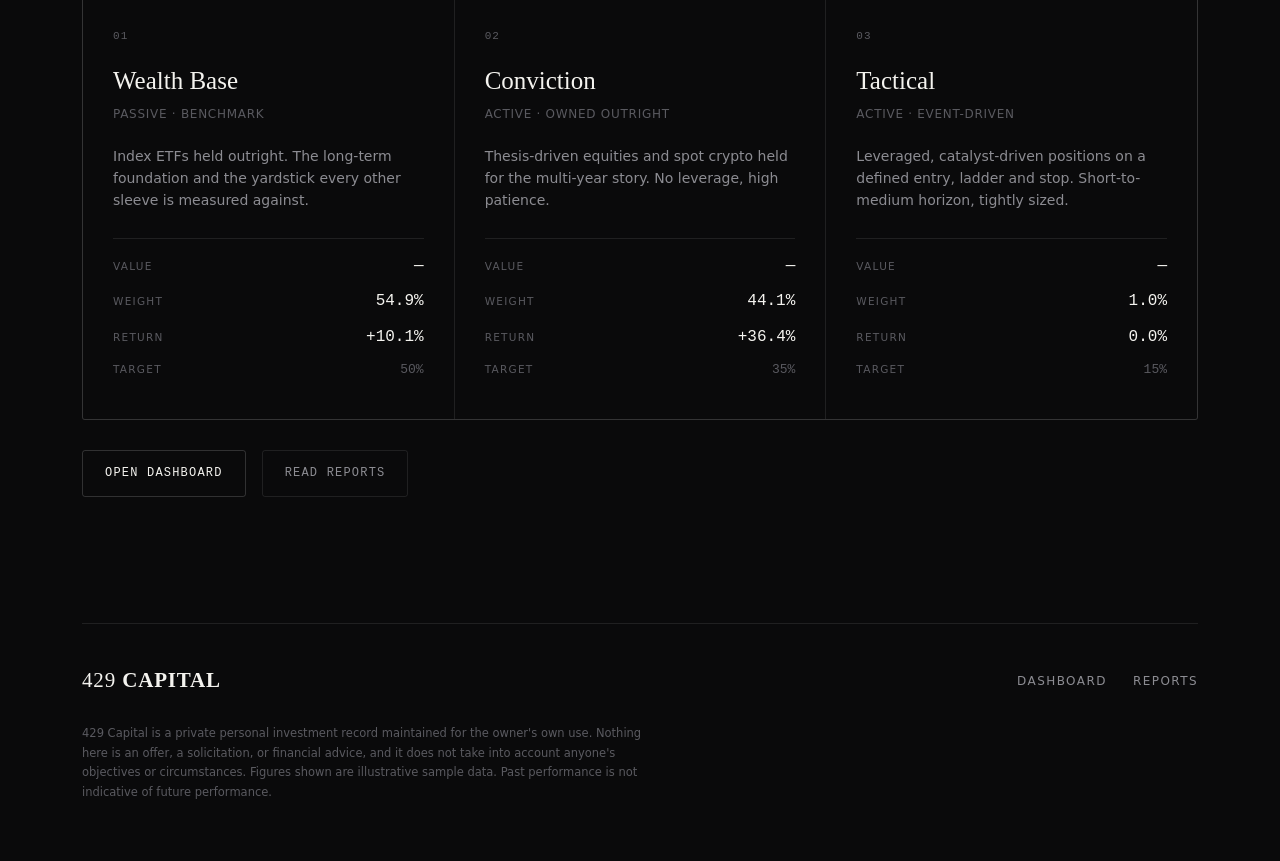
==== commit d013ff17: "Add owner login protection for dollar values" ====
--- a/site/index.html
+++ b/site/index.html
@@ -182,6 +182,20 @@
   }
   @media(max-width:430px){.wrap{padding:0 14px}.hero h1{font-size:clamp(36px,13vw,54px)}}
 
+
+  .locked{display:inline-flex;align-items:center;gap:6px;color:var(--text-muted);font-family:var(--mono);font-size:.72em;letter-spacing:.04em;text-transform:uppercase}
+  .locked::before{content:"🔒";font-size:.9em}
+  .auth-button{white-space:nowrap}
+  .auth-modal{position:fixed;inset:0;z-index:100;display:grid;place-items:center;padding:20px;background:rgba(0,0,0,.68);backdrop-filter:blur(8px)}
+  .auth-card{position:relative;width:min(420px,100%);border:1px solid var(--border-strong);border-radius:3px;background:linear-gradient(180deg,var(--bg-2),var(--bg));padding:28px;box-shadow:0 20px 70px rgba(0,0,0,.45)}
+  .auth-card h2{font-family:var(--serif);font-weight:300;font-size:30px;line-height:1.1;margin-bottom:10px}
+  .auth-card p{font-size:13.5px;color:var(--text-muted);line-height:1.6;margin-bottom:18px}
+  .auth-card label{display:block;font-size:11px;letter-spacing:.12em;text-transform:uppercase;color:var(--text-dim);margin:14px 0 0}
+  .auth-card input{width:100%;margin-top:7px;border:1px solid var(--border);border-radius:3px;background:var(--surface);color:var(--text);padding:11px 12px;font:16px var(--sans)}
+  .auth-card .btn{width:100%;margin-top:18px;background:transparent}
+  .auth-error{min-height:20px;margin:12px 0 0!important;color:var(--warn)!important;font-family:var(--mono);font-size:11px!important}
+  .auth-x{position:absolute;top:12px;right:14px;border:0;background:none;color:var(--text-muted);font-size:24px;cursor:pointer}
+
   @keyframes rise{from{opacity:0;transform:translateY(16px)}to{opacity:1;transform:none}}
 </style>
 </head>
@@ -380,5 +394,6 @@
     } catch (e) { /* leave dashes if data.json isn't built yet */ }
   })();
 </script>
+<script src="assets/auth.js"></script>
 </body>
 </html>
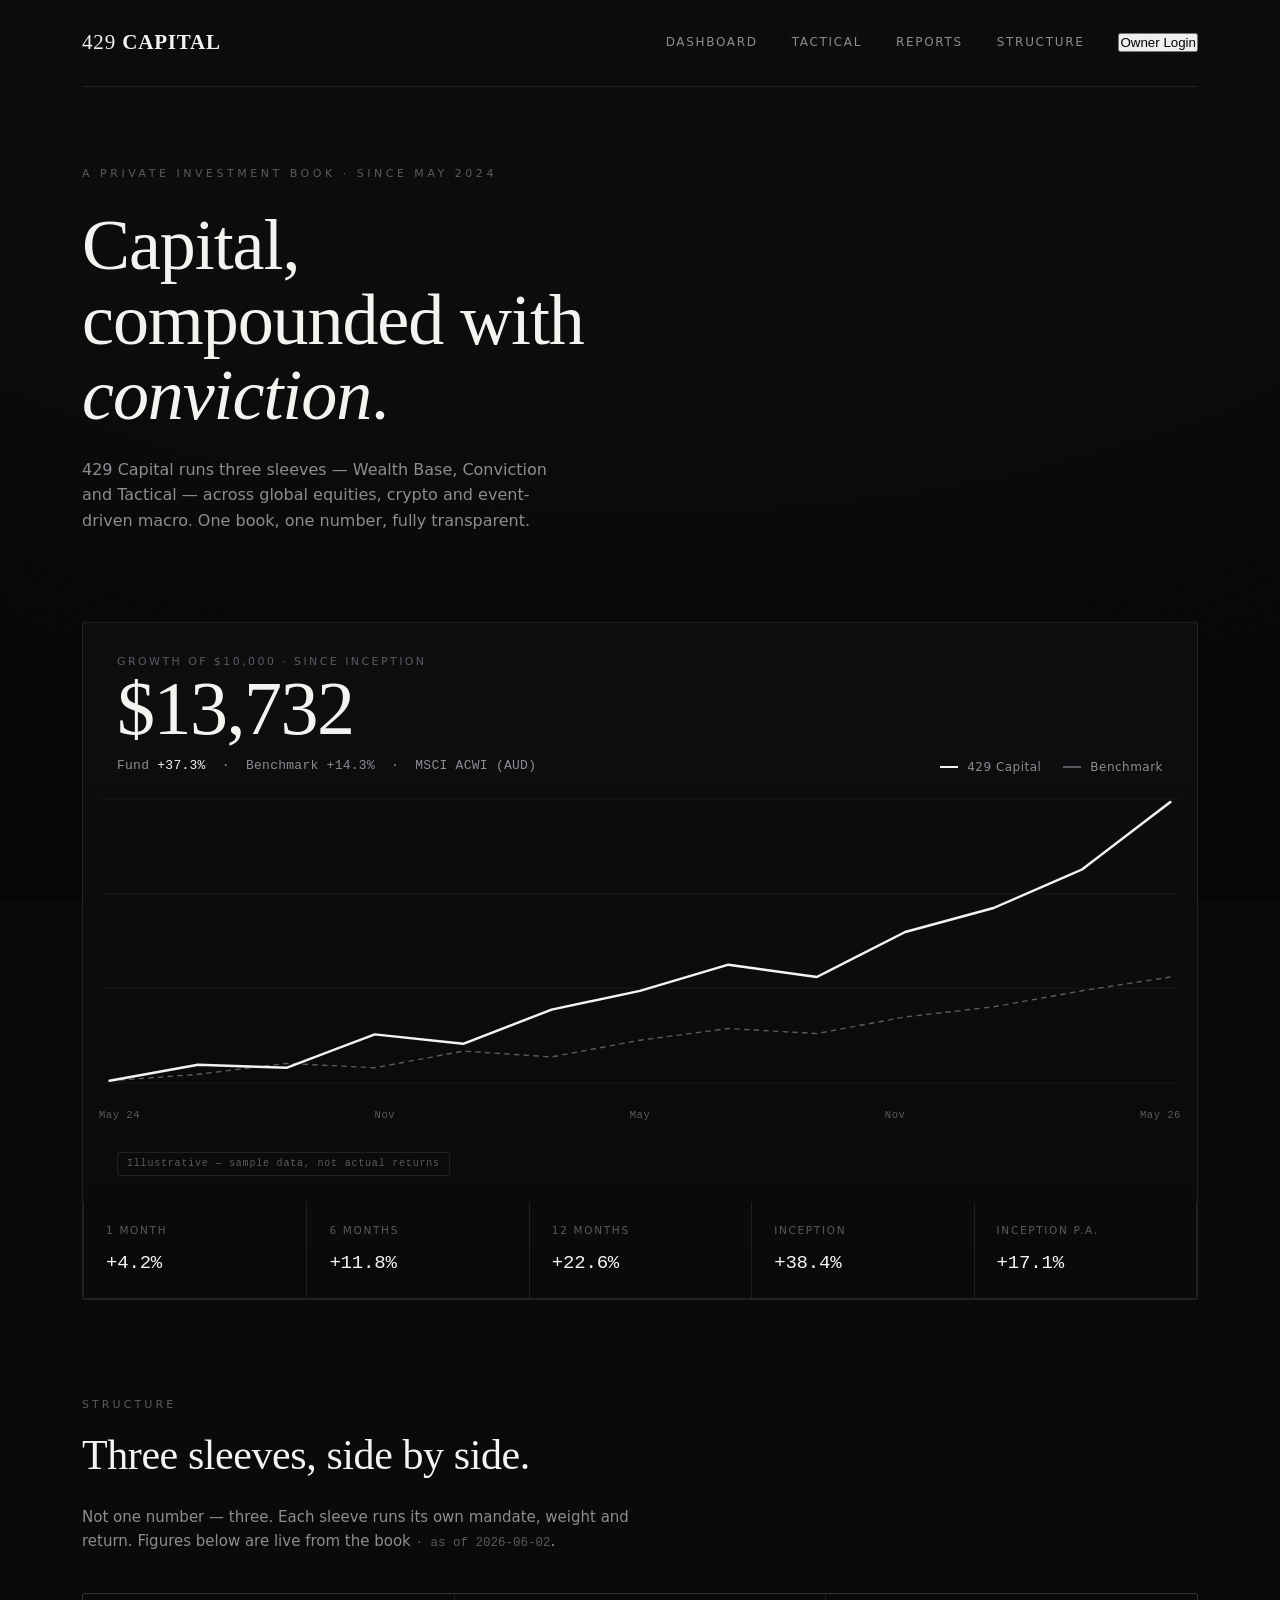
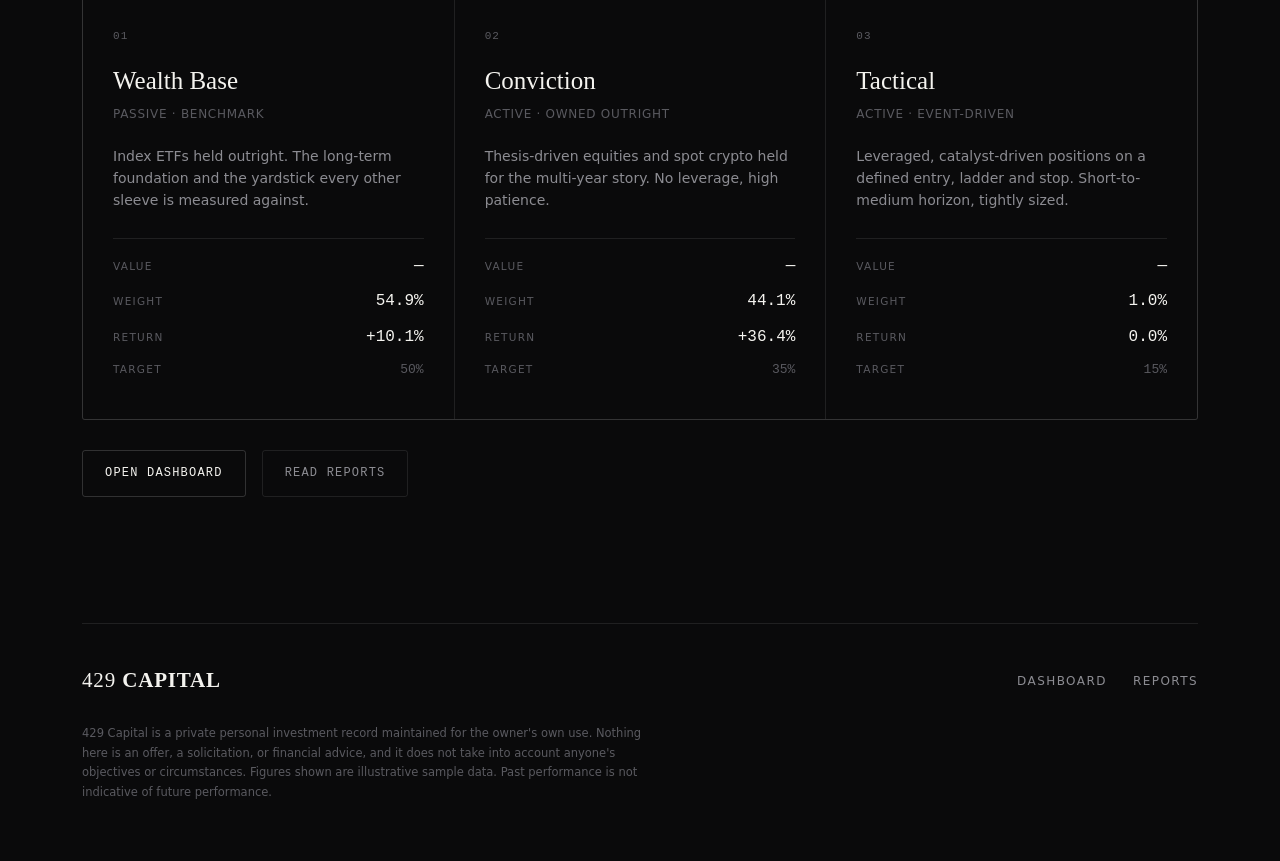
==== commit 89435ea5: "Resolve merge conflicts with main in auth UI files" ====
--- a/site/index.html
+++ b/site/index.html
@@ -182,7 +182,6 @@
   }
   @media(max-width:430px){.wrap{padding:0 14px}.hero h1{font-size:clamp(36px,13vw,54px)}}
 
-
   .locked{display:inline-flex;align-items:center;gap:6px;color:var(--text-muted);font-family:var(--mono);font-size:.72em;letter-spacing:.04em;text-transform:uppercase}
   .locked::before{content:"🔒";font-size:.9em}
   .auth-button{white-space:nowrap}
@@ -195,7 +194,6 @@
   .auth-card .btn{width:100%;margin-top:18px;background:transparent}
   .auth-error{min-height:20px;margin:12px 0 0!important;color:var(--warn)!important;font-family:var(--mono);font-size:11px!important}
   .auth-x{position:absolute;top:12px;right:14px;border:0;background:none;color:var(--text-muted);font-size:24px;cursor:pointer}
-
   @keyframes rise{from{opacity:0;transform:translateY(16px)}to{opacity:1;transform:none}}
 </style>
 </head>
